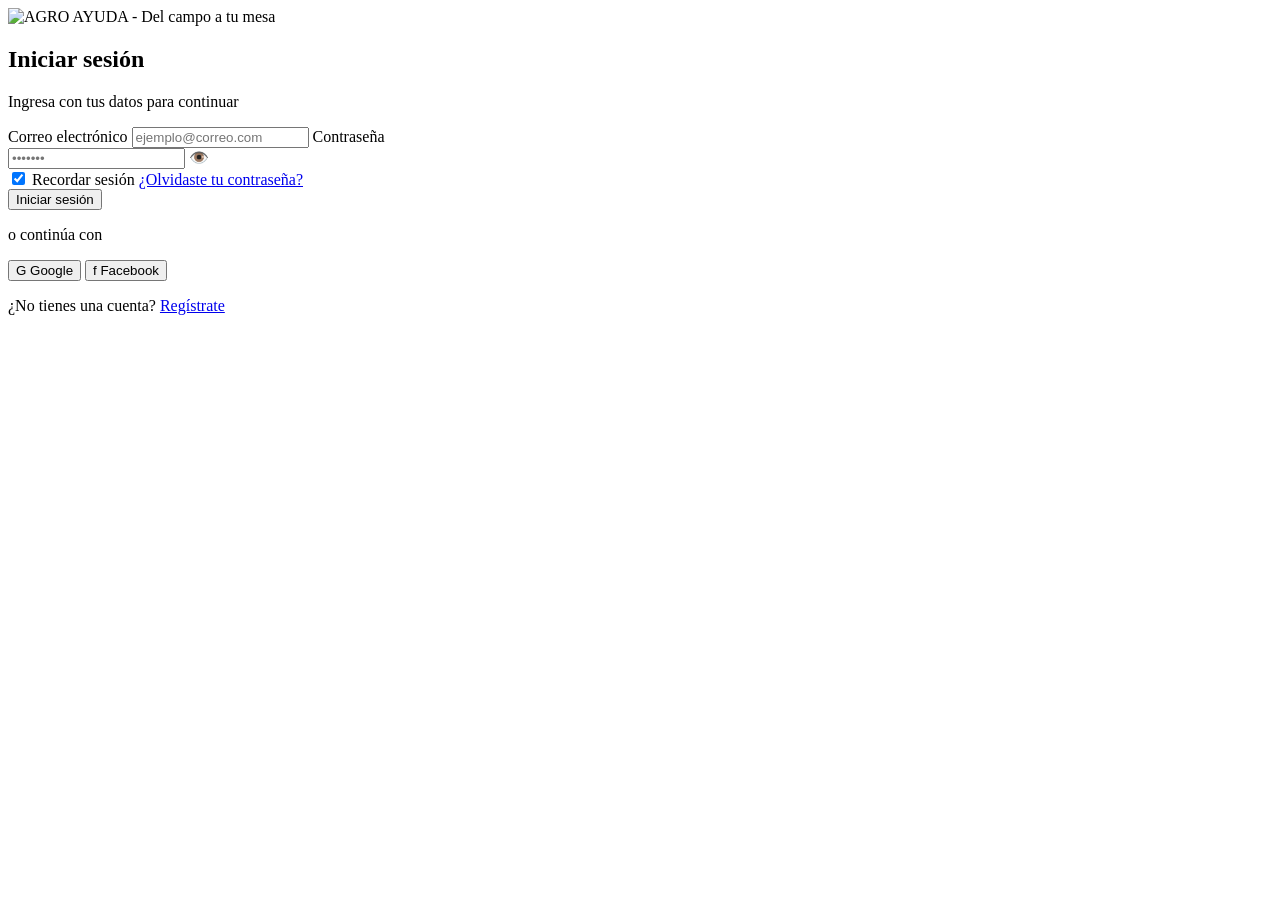
==== index.html @ ba4f4552 "Add files via upload" ====
<!DOCTYPE html>
<html lang="es">
<head>
<meta charset="UTF-8">
<meta name="viewport" content="width=device-width, initial-scale=1.0">
<title>AGRO AYUDA - Iniciar sesión</title>
<link rel="stylesheet" href="estilos.css"/>
</head>
<body>
<!-- Tarjeta centrada con 2 columnas como el mockup -->
<div class="tarjeta">
  <!-- IZQUIERDA: imagen completa del mockup -->
  <div class="izquierda">
    <img src="imagen de inicio con logo.png" alt="AGRO AYUDA - Del campo a tu mesa">
  </div>

  <!-- DERECHA: formulario -->
  <div class="derecha">
    <h2>Iniciar sesión</h2>
    <p class="gris">Ingresa con tus datos para continuar</p>

    <label>Correo electrónico</label>
    <input type="email" placeholder="ejemplo@correo.com">

    <label>Contraseña</label>
    <div class="pass">
      <input type="password" placeholder="•••••••">
      <span>👁️</span>
    </div>

    <div class="fila">
      <span><input type="checkbox" checked> Recordar sesión</span>
      <a href="olvido-password.html">¿Olvidaste tu contraseña?</a>
    </div>

    <button class="verde">Iniciar sesión</button>

    <p class="centro gris">o continúa con</p>
    <div class="social">
      <button class="blanco">G Google</button>
      <button class="blanco">f Facebook</button>
    </div>

    <p class="centro">¿No tienes una cuenta? <a href="registro.html">Regístrate</a></p>
  
  </div>
</div>
</body>
</html>
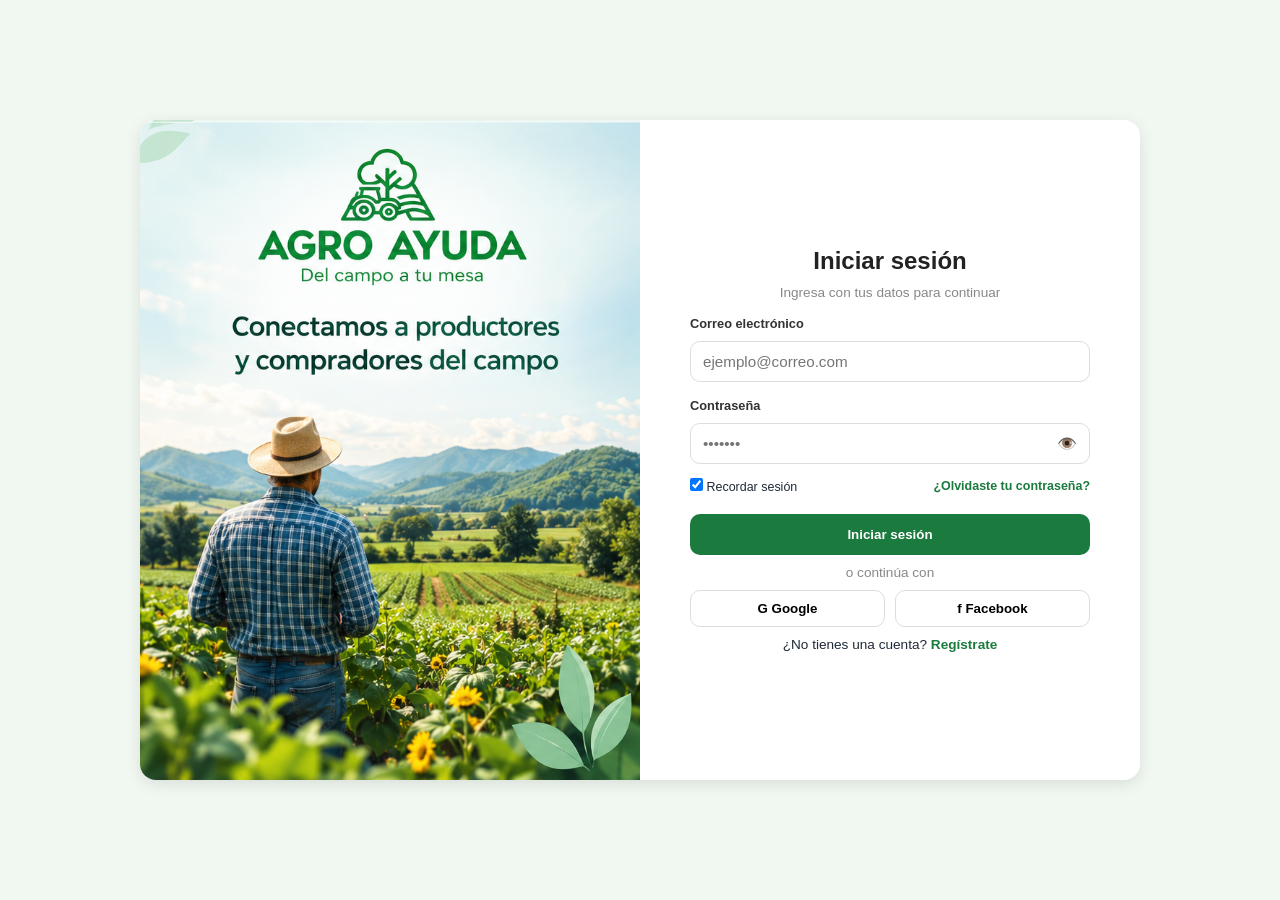
==== commit 3fe2849c: "Add files via upload" ====
--- a/index.html
+++ b/index.html
@@ -11,7 +11,7 @@
 <div class="tarjeta">
   <!-- IZQUIERDA: imagen completa del mockup -->
   <div class="izquierda">
-    <img src="imagen de inicio con logo.png" alt="AGRO AYUDA - Del campo a tu mesa">
+    <img src="imagendeinicioconlogo.jpg" alt="AGRO AYUDA - Del campo a tu mesa">
   </div>
 
   <!-- DERECHA: formulario -->
@@ -30,11 +30,10 @@
 
     <div class="fila">
       <span><input type="checkbox" checked> Recordar sesión</span>
-      <a href="olvido-password.html">¿Olvidaste tu contraseña?</a>
+      <a href="changepassword.html">¿Olvidaste tu contraseña?</a>
     </div>
 
-    <button class="verde">Iniciar sesión</button>
-
+    <button class="verde" onclick="window.location.href='inicio.html'">Iniciar sesión</button>
     <p class="centro gris">o continúa con</p>
     <div class="social">
       <button class="blanco">G Google</button>
--- a/estilos.css
+++ b/estilos.css
@@ -0,0 +1,83 @@
+/* ===== COMBINADO: LOGIN (tuyo) + PRODUCTOS (compañero) ===== */
+* { margin: 0; padding: 0; box-sizing: border-box; font-family: 'Segoe UI', Roboto, Arial, sans-serif; }
+:root {
+  --verde: #1B7A3D;
+  --verde-hover: #2E9E53;
+  --primary-green: #0b7b48;
+  --primary-hover: #085f37;
+  --light-green-bg: #eaf6ed;
+  --bg-page: #F1F8F1;
+  --text-dark: #1f2937;
+  --text-muted: #6b7280;
+  --border-color: #e5e7eb;
+}
+body { background: var(--bg-page); color: var(--text-dark); display: flex; justify-content: center; align-items: center; min-height: 100vh; padding: 20px; }
+
+/* ===== TUYO: LOGIN / REGISTRO ===== */
+.tarjeta { display: flex; max-width: 1000px; width: 100%; background: white; border-radius: 16px; overflow: hidden; box-shadow: 0 4px 15px rgba(0,0,0,0.1); }
+.izquierda { width: 50%; padding: 0; overflow: hidden; }
+.izquierda img { width: 100%; height: 100%; object-fit: cover; display: block; }
+.derecha { width: 50%; padding: 50px; display: flex; flex-direction: column; justify-content: center; gap: 10px; }
+.derecha h2 { color: #222; text-align: center; }
+.derecha .gris:first-of-type { text-align: center; }
+.gris { color: #888; font-size: 0.85rem; }
+label { font-size: 0.8rem; font-weight: bold; color: #333; margin-top: 6px; }
+input[type="email"], input[type="text"], .pass { width: 100%; }
+input[type="email"], input[type="text"], .pass input { padding: 11px 12px; border: 1px solid #ddd; border-radius: 10px; font-size: 0.95rem; width: 100%; outline: none; }
+.pass { display: flex; align-items: center; border: 1px solid #ddd; border-radius: 10px; overflow: hidden; }
+.pass input { border: none; flex: 1; }
+.pass span { padding: 0 12px; cursor: pointer; }
+.fila { display: flex; justify-content: space-between; align-items: center; font-size: 0.78rem; margin: 4px 0; }
+.fila a, .derecha a { color: var(--verde); text-decoration: none; font-weight: bold; }
+.verde { background: var(--verde); color: white; border: none; padding: 13px; border-radius: 10px; font-weight: bold; cursor: pointer; margin-top: 6px; }
+.verde:hover { background: var(--verde-hover); }
+.centro { text-align: center; font-size: 0.85rem; }
+.social { display: flex; gap: 10px; }
+.blanco { flex: 1; background: white; border: 1px solid #ddd; border-radius: 10px; padding: 10px; font-weight: bold; cursor: pointer; }
+@media (max-width: 650px) { .izquierda { display: none; } .derecha { width: 100%; } }
+
+/* ===== DE EL: INICIO-COMPRADOR / PRODUCTOS ===== */
+.app { display: grid; grid-template-columns: 240px 1fr; width: 100%; max-width: 1100px; background: #ffffff; border-radius: 20px; box-shadow: 0 10px 30px rgba(0,0,0,0.05); overflow: hidden; }
+.sidebar { background-color: #ffffff; padding: 24px 16px; border-right: 1px solid var(--border-color); display: flex; flex-direction: column; gap: 30px; }
+.sidebar .logo { display: flex; align-items: center; gap: 10px; font-weight: 800; color: var(--primary-green); font-size: 1.1rem; padding-left: 10px; }
+.sidebar .logo img { width: 32px; height: 32px; object-fit: contain; }
+.menu { display: flex; flex-direction: column; gap: 8px; }
+.menu a { display: flex; align-items: center; gap: 12px; padding: 12px 16px; text-decoration: none; color: var(--text-muted); font-size: 0.95rem; font-weight: 500; border-radius: 12px; }
+.menu a:first-child { background-color: var(--light-green-bg); color: var(--primary-green); font-weight: 600; }
+.menu a:hover:not(:first-child) { background-color: #f9fafb; color: var(--text-dark); }
+.main { display: flex; flex-direction: column; background-color: #ffffff; }
+.header { display: flex; justify-content: space-between; align-items: center; padding: 20px 32px; background-color: #ffffff; }
+.header .logo { display: none; }
+.search { display: flex; align-items: center; background-color: #f3f4f6; padding: 10px 16px; border-radius: 20px; width: 60%; gap: 10px; }
+.search input { border: none; background: transparent; outline: none; width: 100%; font-size: 0.9rem; color: var(--text-dark); }
+.search input::placeholder { color: #9ca3af; }
+.actions { display: flex; align-items: center; gap: 16px; }
+.actions button { background: none; border: none; font-size: 1.2rem; cursor: pointer; color: var(--text-muted); }
+.profile img { width: 38px; height: 38px; border-radius: 50%; object-fit: cover; }
+.content { padding: 0 32px 32px 32px; display: flex; flex-direction: column; gap: 28px; }
+.hero { position: relative; background-color: var(--light-green-bg); border-radius: 20px; padding: 32px; display: flex; align-items: center; overflow: hidden; min-height: 200px; }
+.hero::after { content: ''; position: absolute; top: 0; right: 0; width: 40%; height: 100%; background-image: url('productos frescos.jfif'); background-size: cover; background-position: center; filter: blur(2px); z-index: 1; }
+.hero-text { position: relative; max-width: 55%; z-index: 2; }
+.hero-text h1 { font-size: 1.5rem; color: var(--primary-green); line-height: 1.2; margin-bottom: 12px; font-weight: 700; }
+.hero-text p { font-size: 0.85rem; color: var(--text-muted); margin-bottom: 20px; line-height: 1.4; }
+.hero-text button { background-color: var(--primary-green); color: #ffffff; border: none; padding: 10px 22px; border-radius: 10px; font-weight: 600; font-size: 0.9rem; cursor: pointer; }
+.hero-text button:hover { background-color: var(--primary-hover); }
+.hero-image { display: none; }
+.categories { display: flex; justify-content: space-between; align-items: center; }
+.category { display: flex; flex-direction: column; align-items: center; gap: 8px; cursor: pointer; }
+.category-icon { width: 52px; height: 52px; background-color: #f3f4f6; border-radius: 50%; display: flex; justify-content: center; align-items: center; font-size: 1.4rem; }
+.category:hover .category-icon { background-color: var(--light-green-bg); }
+.category span { font-size: 0.85rem; color: var(--text-muted); font-weight: 500; }
+.featured .section-header { display: flex; justify-content: space-between; align-items: center; margin-bottom: 16px; }
+.featured h2 { font-size: 1.1rem; color: var(--text-dark); font-weight: 700; }
+.featured .section-header a { text-decoration: none; color: var(--primary-green); font-size: 0.85rem; font-weight: 600; }
+.products { display: grid; grid-template-columns: repeat(3, 1fr); gap: 20px; }
+.product-card { background-color: var(--light-green-bg); border-radius: 16px; padding: 12px; display: flex; flex-direction: column; gap: 12px; }
+.product-image { width: 100%; height: 120px; border-radius: 12px; overflow: hidden; background-color: #ffffff; }
+.product-image img { width: 100%; height: 100%; object-fit: cover; }
+.product-info { display: flex; flex-direction: column; gap: 4px; }
+.product-header { display: flex; justify-content: space-between; align-items: center; }
+.product-header h3 { font-size: 0.95rem; color: var(--text-dark); font-weight: 700; }
+.product-header button { background-color: var(--primary-green); color: white; border: none; width: 24px; height: 24px; border-radius: 50%; font-size: 1rem; line-height: 1; cursor: pointer; display: flex; align-items: center; justify-content: center; }
+.product-info .price { font-size: 0.85rem; font-weight: 700; color: var(--primary-green); }
+.product-info .location { font-size: 0.75rem; color: var(--text-muted); }
